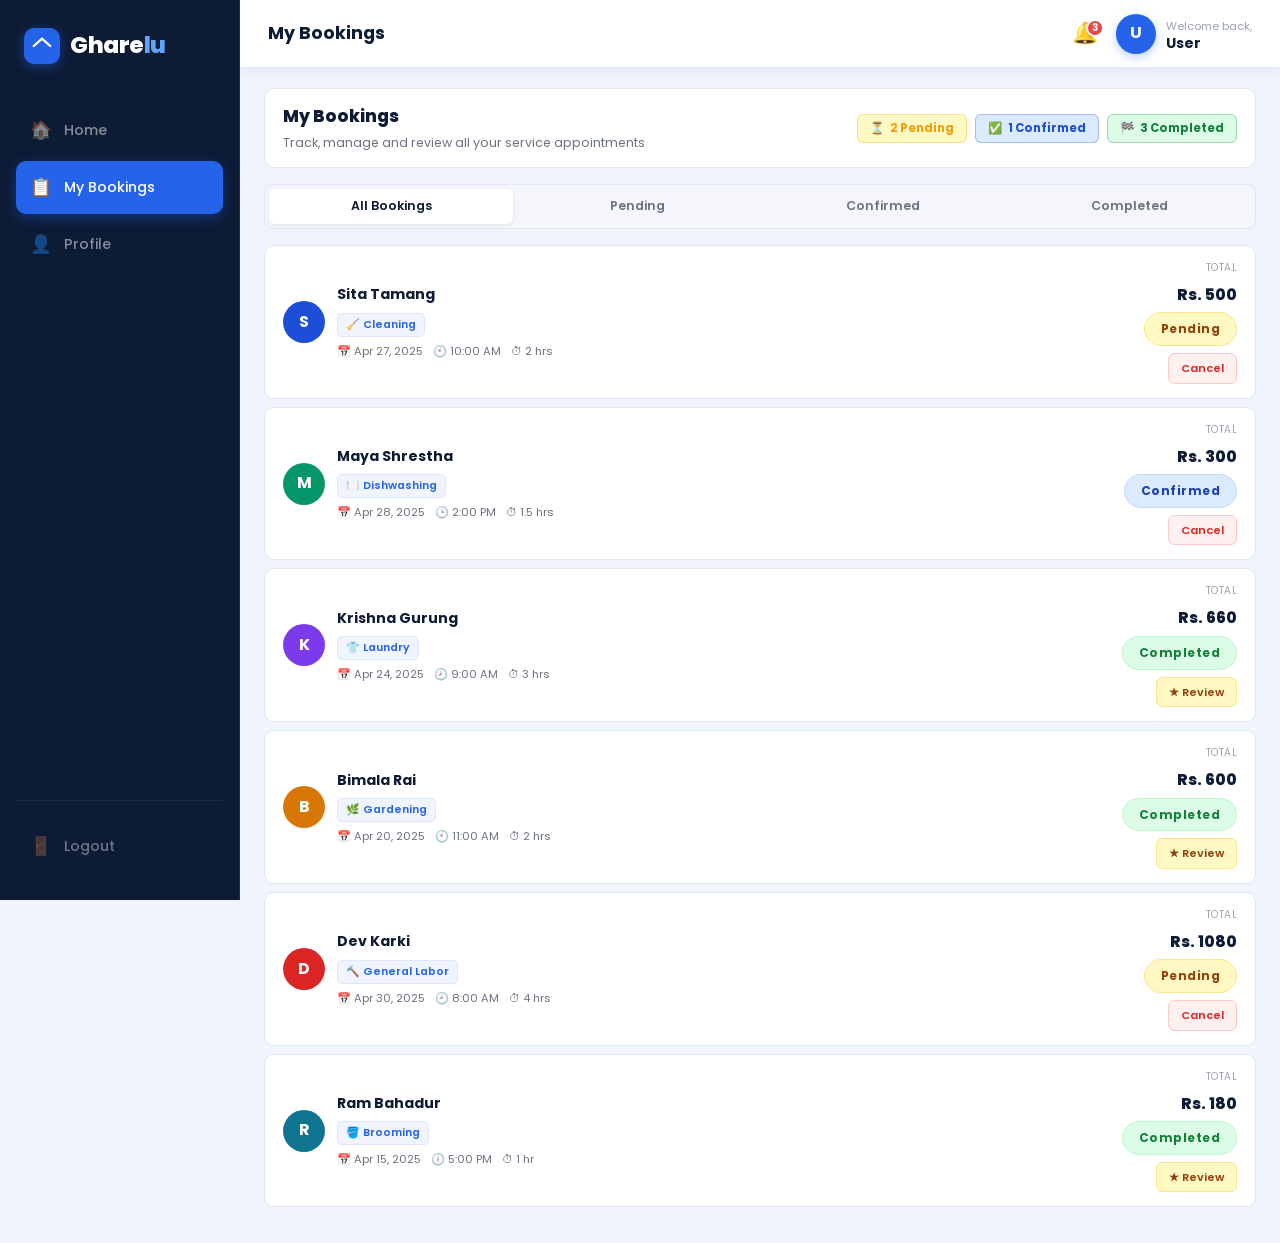
==== bookings.html @ 793fad65 "Add login, signup, dashboard, bookings, profile pages + style overhaul" ====
<!DOCTYPE html>
<html lang="en">
<head>
  <meta charset="UTF-8" />
  <meta name="viewport" content="width=device-width, initial-scale=1.0" />
  <meta name="description" content="View and manage all your Gharelu service bookings." />
  <title>My Bookings — Gharelu</title>
  <link rel="icon" type="image/png" href="assets/logofinal.png" />
  <link rel="preconnect" href="https://fonts.googleapis.com" />
  <link rel="preconnect" href="https://fonts.gstatic.com" crossorigin />
  <link href="https://fonts.googleapis.com/css2?family=Poppins:wght@300;400;500;600;700;800&display=swap" rel="stylesheet" />
  <link rel="stylesheet" href="style.css" />
</head>
<body class="db-body">

  <!-- SIDEBAR -->
  <aside class="db-sidebar" role="navigation" aria-label="Sidebar navigation">
    <div class="sb-logo">
      <div class="nav-logo-icon" aria-hidden="true">
        <svg viewBox="0 0 24 24" xmlns="http://www.w3.org/2000/svg"><polyline points="3 12 12 4 21 12" /></svg>
      </div>
      <span class="nav-logo-word">Ghare<em>lu</em></span>
    </div>
    <ul class="sb-nav">
      <li class="sb-item"><a href="dashboard.html" class="sb-link" id="sb-home"><span class="sb-icon">🏠</span><span class="sb-label">Home</span></a></li>
      <li class="sb-item sb-active"><a href="bookings.html" class="sb-link" id="sb-bookings"><span class="sb-icon">📋</span><span class="sb-label">My Bookings</span></a></li>
      <li class="sb-item"><a href="profile.html" class="sb-link" id="sb-profile"><span class="sb-icon">👤</span><span class="sb-label">Profile</span></a></li>
    </ul>
    <div class="sb-footer">
      <a href="index.html" class="sb-logout" id="sb-logout"><span class="sb-icon">🚪</span><span class="sb-label">Logout</span></a>
    </div>
  </aside>

  <!-- MAIN CONTENT -->
  <div class="db-content">

    <!-- TOP BAR -->
    <header class="db-topbar">
      <div class="db-topbar-left">
        <div class="db-mobile-brand">
          <div class="nav-logo-icon sm" aria-hidden="true">
            <svg viewBox="0 0 24 24" xmlns="http://www.w3.org/2000/svg"><polyline points="3 12 12 4 21 12" /></svg>
          </div>
          <span class="nav-logo-word">Ghare<em>lu</em></span>
        </div>
        <h2 class="db-page-title">My Bookings</h2>
      </div>
      <div class="db-topbar-right">
        <div class="db-notif" aria-label="Notifications">
          <div class="notif-bell">🔔</div>
          <span class="notif-badge">3</span>
        </div>
        <div class="db-user">
          <div class="db-avatar">U</div>
          <div class="db-user-info">
            <span class="db-welcome">Welcome back,</span>
            <span class="db-username">User</span>
          </div>
        </div>
      </div>
    </header>

    <!-- INNER -->
    <div class="db-inner">

      <!-- Page header -->
      <div class="page-hero">
        <div>
          <h1 class="page-hero-title">My Bookings</h1>
          <p class="page-hero-sub">Track, manage and review all your service appointments</p>
        </div>
        <div class="bk-summary-row">
          <div class="bk-summary-chip" style="--chip-c:#f59e0b;--chip-bg:#fef9c3;">
            <span>⏳</span> 2 Pending
          </div>
          <div class="bk-summary-chip" style="--chip-c:#1d4ed8;--chip-bg:#dbeafe;">
            <span>✅</span> 1 Confirmed
          </div>
          <div class="bk-summary-chip" style="--chip-c:#15803d;--chip-bg:#dcfce7;">
            <span>🏁</span> 3 Completed
          </div>
        </div>
      </div>

      <!-- Filter tabs (CSS-only via :target trick) -->
      <div class="bk-tabs" role="tablist">
        <a href="#tab-all"      class="bk-tab bk-tab-active" id="tab-all-link">All Bookings</a>
        <a href="#tab-pending"  class="bk-tab" id="tab-pending-link">Pending</a>
        <a href="#tab-confirmed" class="bk-tab" id="tab-confirmed-link">Confirmed</a>
        <a href="#tab-completed" class="bk-tab" id="tab-completed-link">Completed</a>
      </div>

      <!-- Booking cards -->
      <div class="bk-list" id="tab-all">

        <!-- Card 1 — Pending -->
        <div class="bk-card" id="bk-1">
          <div class="bk-card-left">
            <div class="bk-avatar" style="background:#1d4ed8;">S</div>
            <div class="bk-info">
              <div class="bk-worker-name">Sita Tamang</div>
              <div class="bk-service-badge">🧹 Cleaning</div>
              <div class="bk-meta">
                <span>📅 Apr 27, 2025</span>
                <span>🕙 10:00 AM</span>
                <span>⏱ 2 hrs</span>
              </div>
            </div>
          </div>
          <div class="bk-card-right">
            <div class="bk-price-label">Total</div>
            <div class="bk-price">Rs. 500</div>
            <span class="booking-status status-pending">Pending</span>
            <div class="bk-actions">
              <a href="#" class="bk-btn bk-btn-cancel">Cancel</a>
            </div>
          </div>
        </div>

        <!-- Card 2 — Confirmed -->
        <div class="bk-card" id="bk-2">
          <div class="bk-card-left">
            <div class="bk-avatar" style="background:#059669;">M</div>
            <div class="bk-info">
              <div class="bk-worker-name">Maya Shrestha</div>
              <div class="bk-service-badge">🍽️ Dishwashing</div>
              <div class="bk-meta">
                <span>📅 Apr 28, 2025</span>
                <span>🕒 2:00 PM</span>
                <span>⏱ 1.5 hrs</span>
              </div>
            </div>
          </div>
          <div class="bk-card-right">
            <div class="bk-price-label">Total</div>
            <div class="bk-price">Rs. 300</div>
            <span class="booking-status status-confirmed">Confirmed</span>
            <div class="bk-actions">
              <a href="#" class="bk-btn bk-btn-cancel">Cancel</a>
            </div>
          </div>
        </div>

        <!-- Card 3 — Completed -->
        <div class="bk-card" id="bk-3">
          <div class="bk-card-left">
            <div class="bk-avatar" style="background:#7c3aed;">K</div>
            <div class="bk-info">
              <div class="bk-worker-name">Krishna Gurung</div>
              <div class="bk-service-badge">👕 Laundry</div>
              <div class="bk-meta">
                <span>📅 Apr 24, 2025</span>
                <span>🕗 9:00 AM</span>
                <span>⏱ 3 hrs</span>
              </div>
            </div>
          </div>
          <div class="bk-card-right">
            <div class="bk-price-label">Total</div>
            <div class="bk-price">Rs. 660</div>
            <span class="booking-status status-completed">Completed</span>
            <div class="bk-actions">
              <a href="#" class="bk-btn bk-btn-review">★ Review</a>
            </div>
          </div>
        </div>

        <!-- Card 4 — Completed -->
        <div class="bk-card" id="bk-4">
          <div class="bk-card-left">
            <div class="bk-avatar" style="background:#d97706;">B</div>
            <div class="bk-info">
              <div class="bk-worker-name">Bimala Rai</div>
              <div class="bk-service-badge">🌿 Gardening</div>
              <div class="bk-meta">
                <span>📅 Apr 20, 2025</span>
                <span>🕙 11:00 AM</span>
                <span>⏱ 2 hrs</span>
              </div>
            </div>
          </div>
          <div class="bk-card-right">
            <div class="bk-price-label">Total</div>
            <div class="bk-price">Rs. 600</div>
            <span class="booking-status status-completed">Completed</span>
            <div class="bk-actions">
              <a href="#" class="bk-btn bk-btn-review">★ Review</a>
            </div>
          </div>
        </div>

        <!-- Card 5 — Pending -->
        <div class="bk-card" id="bk-5">
          <div class="bk-card-left">
            <div class="bk-avatar" style="background:#dc2626;">D</div>
            <div class="bk-info">
              <div class="bk-worker-name">Dev Karki</div>
              <div class="bk-service-badge">🔨 General Labor</div>
              <div class="bk-meta">
                <span>📅 Apr 30, 2025</span>
                <span>🕘 8:00 AM</span>
                <span>⏱ 4 hrs</span>
              </div>
            </div>
          </div>
          <div class="bk-card-right">
            <div class="bk-price-label">Total</div>
            <div class="bk-price">Rs. 1080</div>
            <span class="booking-status status-pending">Pending</span>
            <div class="bk-actions">
              <a href="#" class="bk-btn bk-btn-cancel">Cancel</a>
            </div>
          </div>
        </div>

        <!-- Card 6 — Completed -->
        <div class="bk-card" id="bk-6">
          <div class="bk-card-left">
            <div class="bk-avatar" style="background:#0e7490;">R</div>
            <div class="bk-info">
              <div class="bk-worker-name">Ram Bahadur</div>
              <div class="bk-service-badge">🪣 Brooming</div>
              <div class="bk-meta">
                <span>📅 Apr 15, 2025</span>
                <span>🕕 5:00 PM</span>
                <span>⏱ 1 hr</span>
              </div>
            </div>
          </div>
          <div class="bk-card-right">
            <div class="bk-price-label">Total</div>
            <div class="bk-price">Rs. 180</div>
            <span class="booking-status status-completed">Completed</span>
            <div class="bk-actions">
              <a href="#" class="bk-btn bk-btn-review">★ Review</a>
            </div>
          </div>
        </div>

      </div><!-- /bk-list -->

    </div><!-- /db-inner -->
  </div><!-- /db-content -->

  <!-- BOTTOM NAV (Mobile) -->
  <nav class="db-bottom-nav" role="navigation" aria-label="Mobile bottom navigation">
    <a href="dashboard.html" class="bn-item" id="bn-home"><span class="bn-icon">🏠</span><span class="bn-label">Home</span></a>
    <a href="bookings.html"  class="bn-item bn-active" id="bn-bookings"><span class="bn-icon">📋</span><span class="bn-label">Bookings</span></a>
    <a href="profile.html"  class="bn-item" id="bn-profile"><span class="bn-icon">👤</span><span class="bn-label">Profile</span></a>
    <a href="index.html"    class="bn-item" id="bn-logout"><span class="bn-icon">🚪</span><span class="bn-label">Logout</span></a>
  </nav>

</body>
</html>
---- style.css ----
/* ═══════════════════════════════════════════════════════
   GHARELU — style.css
   Clean blue theme · No gradients · Maximum smoothness
═══════════════════════════════════════════════════════ */

/* ── TOKENS ─────────────────────────────────────────── */
:root {
  --navy:      #0d1b35;
  --blue-deep: #162d5a;
  --blue:      #1d4ed8;
  --blue-mid:  #2563eb;
  --blue-lite: #3b82f6;
  --blue-pale: #60a5fa;
  --sky:       #eff6ff;
  --sky-bd:    #bfdbfe;
  --white:     #ffffff;

  --tx-h:   #0d1b35;
  --tx-b:   #374151;
  --tx-m:   #6b7280;
  --tx-xm:  #9ca3af;

  --bg:    #ffffff;
  --bg-2:  #f7f9ff;

  --sh-xs: 0 1px 3px  rgba(13,27,53,.07), 0 1px 2px   rgba(13,27,53,.04);
  --sh-sm: 0 2px 8px  rgba(13,27,53,.08), 0 1px 3px   rgba(13,27,53,.04);
  --sh-md: 0 4px 20px rgba(13,27,53,.10), 0 2px 6px   rgba(13,27,53,.05);
  --sh-lg: 0 8px 32px rgba(29,78,216,.14),0 3px 10px  rgba(13,27,53,.07);
  --sh-xl: 0 20px 56px rgba(29,78,216,.18),0 6px 18px rgba(13,27,53,.09);

  --r-xs: 5px;
  --r-sm: 10px;
  --r-md: 16px;
  --r-lg: 24px;
  --pill: 999px;

  --ease:     cubic-bezier(.4,0,.2,1);
  --ease-out: cubic-bezier(0,0,.2,1);
  --fast: 170ms;
  --med:  270ms;
  --slow: 420ms;

  --c1: #3b82f6;
  --c2: #06b6d4;
  --c3: #8b5cf6;
  --c4: #10b981;
  --c5: #6366f1;
}

/* ── RESET ───────────────────────────────────────────── */
*, *::before, *::after { box-sizing: border-box; margin: 0; padding: 0; }
html  { scroll-behavior: smooth; }
body  {
  font-family: 'Poppins', sans-serif;
  background: var(--bg);
  color: var(--tx-b);
  line-height: 1.65;
  -webkit-font-smoothing: antialiased;
  -moz-osx-font-smoothing: grayscale;
}
a   { text-decoration: none; color: inherit; }
ul  { list-style: none; }
img { display: block; max-width: 100%; }

/* ── LAYOUT ──────────────────────────────────────────── */
.container { max-width: 1120px; margin: 0 auto; padding: 0 32px; }
section    { padding: 100px 0; }

/* ── TYPE HELPERS ────────────────────────────────────── */
.eyebrow {
  display: inline-flex;
  align-items: center;
  gap: 9px;
  font-size: 0.68rem;
  font-weight: 700;
  letter-spacing: 3px;
  text-transform: uppercase;
  color: var(--blue-mid);
  margin-bottom: 16px;
}
.eyebrow::before {
  content: '';
  flex-shrink: 0;
  width: 20px; height: 2px;
  background: currentColor;
  border-radius: 2px;
}
.eyebrow-lite           { color: var(--blue-pale); }
.eyebrow-lite::before   { background: var(--blue-pale); }

.sec-title {
  font-size: clamp(1.9rem, 3.2vw, 2.6rem);
  font-weight: 800;
  color: var(--tx-h);
  line-height: 1.12;
  letter-spacing: -0.6px;
  margin-bottom: 16px;
}
.sec-title-w { color: var(--white); }

.sec-sub {
  font-size: 1rem;
  color: var(--tx-m);
  max-width: 500px;
  line-height: 1.8;
}
.sec-sub-w { color: rgba(255,255,255,.55); }

/* ── BUTTONS ─────────────────────────────────────────── */
.btn {
  display: inline-flex;
  align-items: center;
  gap: 8px;
  padding: 14px 30px;
  border-radius: var(--pill);
  font-family: 'Poppins', sans-serif;
  font-size: 0.92rem;
  font-weight: 600;
  cursor: pointer;
  border: none;
  white-space: nowrap;
  transition:
    background var(--fast) var(--ease),
    color      var(--fast) var(--ease),
    transform  var(--fast) var(--ease),
    box-shadow var(--fast) var(--ease);
}
.btn:hover  { transform: translateY(-2px); }
.btn:active { transform: translateY(0); }

.btn-white {
  background: var(--white);
  color: var(--blue-mid);
  box-shadow: var(--sh-md);
}
.btn-white:hover  { background: var(--sky); box-shadow: var(--sh-lg); }

.btn-ghost {
  background: transparent;
  color: var(--white);
  border: 1.5px solid rgba(255,255,255,.45);
}
.btn-ghost:hover  { background: rgba(255,255,255,.1); border-color: rgba(255,255,255,.8); }

.btn-blue {
  background: var(--blue-mid);
  color: var(--white);
  box-shadow: 0 4px 18px rgba(37,99,235,.35);
}
.btn-blue:hover   { background: var(--blue); box-shadow: 0 6px 24px rgba(37,99,235,.45); }

.btn-ghost-w {
  background: transparent;
  color: var(--white);
  border: 1.5px solid rgba(255,255,255,.4);
}
.btn-ghost-w:hover { background: rgba(255,255,255,.08); border-color: rgba(255,255,255,.75); }

/* ── ANIMATIONS ──────────────────────────────────────── */
@keyframes fadeUp {
  from { opacity: 0; transform: translateY(28px); }
  to   { opacity: 1; transform: translateY(0); }
}
.fu  { animation: fadeUp var(--slow) var(--ease-out) both; }
.d1  { animation-delay:  60ms; }
.d2  { animation-delay: 160ms; }
.d3  { animation-delay: 260ms; }
.d4  { animation-delay: 360ms; }
.d5  { animation-delay: 460ms; }

@keyframes floatY {
  0%, 100% { transform: translateY(0px); }
  50%       { transform: translateY(-14px); }
}

/* ═══════════════════════════════════════════════════════
   NAVBAR LOGO — text-only wordmark (no PNG on dark bg)
═══════════════════════════════════════════════════════ */
.nav-logo {
  display: inline-flex;
  align-items: center;
  gap: 10px;
  text-decoration: none;
  flex-shrink: 0;
}

/* Small icon mark: house chevron from logo, rendered as a
   styled element so no image needed on dark background     */
.nav-logo-icon {
  width: 36px;
  height: 36px;
  border-radius: var(--r-sm);
  background: var(--blue-mid);
  display: flex;
  align-items: center;
  justify-content: center;
  flex-shrink: 0;
  box-shadow: 0 3px 12px rgba(37,99,235,.45);
}

/* SVG chevron inside the icon — matches the logo shape */
.nav-logo-icon svg {
  width: 22px;
  height: 22px;
  fill: none;
  stroke: var(--white);
  stroke-width: 2.5;
  stroke-linecap: round;
  stroke-linejoin: round;
}

.nav-logo-word {
  font-size: 1.45rem;
  font-weight: 800;
  color: var(--white);
  letter-spacing: -0.5px;
  line-height: 1;
}
.nav-logo-word em { font-style: normal; color: var(--blue-pale); }

/* ═══════════════════════════════════════════════════════
   FOOTER LOGO
═══════════════════════════════════════════════════════ */
.foot-logo-wrap {
  display: inline-flex;
  align-items: center;
  gap: 10px;
  margin-bottom: 16px;
}

.foot-logo-icon {
  width: 34px; height: 34px;
  border-radius: var(--r-sm);
  background: var(--blue-mid);
  display: flex; align-items: center; justify-content: center;
  flex-shrink: 0;
}
.foot-logo-icon svg {
  width: 20px; height: 20px;
  fill: none; stroke: var(--white);
  stroke-width: 2.5; stroke-linecap: round; stroke-linejoin: round;
}

.foot-logo-word {
  font-size: 1.35rem; font-weight: 800;
  color: var(--white); letter-spacing: -0.4px; line-height: 1;
}
.foot-logo-word em { font-style: normal; color: var(--blue-pale); }

/* ═══════════════════════════════════════════════════════
   HEADER / NAVBAR
═══════════════════════════════════════════════════════ */
header {
  background: var(--navy);
  position: sticky;
  top: 0;
  z-index: 300;
  border-bottom: 1px solid rgba(255,255,255,.07);
  box-shadow: 0 2px 20px rgba(0,0,0,.22);
}

nav {
  display: flex;
  align-items: center;
  justify-content: space-between;
  padding: 0 32px;
  max-width: 1120px;
  margin: 0 auto;
  height: 70px;
}

.nav-links {
  display: flex;
  align-items: center;
  gap: 2px;
}

.nav-links a {
  color: rgba(255,255,255,.68);
  font-size: 0.875rem;
  font-weight: 500;
  padding: 8px 15px;
  border-radius: var(--r-sm);
  position: relative;
  transition: color var(--fast) var(--ease), background var(--fast) var(--ease);
}
.nav-links a:hover { color: var(--white); background: rgba(255,255,255,.09); }

.nav-links a::after {
  content: '';
  position: absolute;
  bottom: 5px; left: 50%;
  transform: translateX(-50%);
  width: 0; height: 2px;
  background: var(--blue-lite);
  border-radius: 2px;
  transition: width var(--med) var(--ease);
}
.nav-links a:hover::after { width: calc(100% - 30px); }

.nav-cta {
  background: var(--blue-mid) !important;
  color: var(--white) !important;
  padding: 9px 22px !important;
  border-radius: var(--pill) !important;
  font-weight: 600 !important;
  box-shadow: 0 3px 14px rgba(37,99,235,.42) !important;
  transition: background var(--fast) var(--ease), box-shadow var(--fast) var(--ease), transform var(--fast) var(--ease) !important;
}
.nav-cta:hover {
  background: var(--blue) !important;
  box-shadow: 0 5px 20px rgba(37,99,235,.52) !important;
  transform: translateY(-1px) !important;
}
.nav-cta::after { display: none !important; }

/* ═══════════════════════════════════════════════════════
   HERO
═══════════════════════════════════════════════════════ */
#home {
  background: var(--navy);
  padding: 100px 0 90px;
  position: relative;
  overflow: hidden;
}

.hero-blob { position: absolute; border-radius: 50%; pointer-events: none; }
.hb1 { width: 560px; height: 560px; background: var(--blue-deep); opacity: .55;  top: -220px;  right: -180px; }
.hb2 { width: 300px; height: 300px; background: var(--blue-deep); opacity: .35;  bottom:-130px; left: -90px; }
.hb3 { width: 160px; height: 160px; background: var(--blue);      opacity: .14;  top:   80px;  right:  340px; }

.hero-inner {
  display: flex;
  align-items: center;
  justify-content: space-between;
  gap: 60px;
  position: relative;
  z-index: 1;
}

.hero-text { flex: 1; min-width: 0; }

.hero-pill {
  display: inline-flex;
  align-items: center;
  gap: 8px;
  background: rgba(59,130,246,.16);
  border: 1px solid rgba(59,130,246,.32);
  color: #93c5fd;
  font-size: 0.73rem;
  font-weight: 600;
  letter-spacing: 1.2px;
  text-transform: uppercase;
  padding: 7px 18px;
  border-radius: var(--pill);
  margin-bottom: 24px;
}

.hero-h1 {
  font-size: clamp(2.3rem, 5vw, 3.6rem);
  font-weight: 800;
  color: var(--white);
  line-height: 1.08;
  letter-spacing: -1.2px;
  margin-bottom: 24px;
}

/* FIX: unique class name — no collision with about highlights */
.hero-h1 .hero-accent { color: var(--blue-pale); }

.hero-p {
  color: rgba(255,255,255,.62);
  font-size: 1.05rem;
  max-width: 450px;
  margin-bottom: 40px;
  line-height: 1.82;
}

.hero-cta { display: flex; gap: 14px; flex-wrap: wrap; }

/* Stat row */
.hero-stats {
  display: flex;
  margin-top: 56px;
  padding-top: 38px;
  border-top: 1px solid rgba(255,255,255,.1);
}

.h-stat { flex: 1; }
.h-stat + .h-stat { padding-left: 32px; border-left: 1px solid rgba(255,255,255,.1); }
.h-stat strong { display: block; font-size: 2rem; font-weight: 800; color: var(--white); line-height: 1; margin-bottom: 5px; }
.h-stat span   { font-size: 0.72rem; color: rgba(255,255,255,.45); text-transform: uppercase; letter-spacing: 1.5px; }

/* Hero logo image — shown in hero only, on a solid background tile */
.hero-logo-display {
  display: flex;
  align-items: center;
  gap: 14px;
  margin-bottom: 28px;
}
.hero-logo-img-wrap {
  width: 52px; height: 52px;
  background: var(--white);
  border-radius: var(--r-md);
  display: flex; align-items: center; justify-content: center;
  padding: 6px;
  box-shadow: 0 4px 16px rgba(0,0,0,.2);
  flex-shrink: 0;
}
.hero-logo-img-wrap img { width: auto; height: 36px; object-fit: contain; }

/* Floating mock dashboard card */
.hero-card-wrap { flex: 0 0 auto; width: 410px; }

.hero-card {
  background: var(--blue-deep);
  border: 1px solid rgba(255,255,255,.11);
  border-radius: var(--r-lg);
  padding: 34px 30px;
  box-shadow: var(--sh-xl);
  animation: floatY 5.5s var(--ease) infinite;
}

.hc-head {
  display: flex;
  align-items: center;
  gap: 12px;
  margin-bottom: 24px;
  padding-bottom: 20px;
  border-bottom: 1px solid rgba(255,255,255,.07);
}
.hc-av {
  width: 46px; height: 46px; border-radius: 50%;
  background: var(--blue-mid);
  display: flex; align-items: center; justify-content: center;
  font-size: 1.3rem; flex-shrink: 0;
  box-shadow: 0 3px 12px rgba(37,99,235,.4);
}
.hc-info strong { display: block; color: var(--white); font-size: 0.88rem; font-weight: 700; margin-bottom: 2px; }
.hc-info span   { font-size: 0.73rem; color: rgba(255,255,255,.4); }

.hc-rows { display: flex; flex-direction: column; gap: 9px; margin-bottom: 22px; }
.hc-row {
  display: flex; align-items: center; justify-content: space-between;
  background: rgba(255,255,255,.06);
  border: 1px solid rgba(255,255,255,.08);
  border-radius: var(--r-sm);
  padding: 11px 14px;
  transition: background var(--fast) var(--ease);
}
.hc-row:hover { background: rgba(255,255,255,.1); }
.hc-row-l { display: flex; align-items: center; gap: 10px; }
.hc-ico {
  width: 32px; height: 32px; border-radius: var(--r-xs);
  background: var(--blue-mid);
  display: flex; align-items: center; justify-content: center; font-size: 0.88rem;
}
.hc-label  { font-size: 0.83rem; font-weight: 500; color: rgba(255,255,255,.84); }
.hc-badge  {
  font-size: 0.68rem; font-weight: 700; letter-spacing: 0.5px;
  color: #4ade80; background: rgba(74,222,128,.14); border: 1px solid rgba(74,222,128,.25);
  padding: 3px 10px; border-radius: var(--pill);
}
.hc-badge-avail {
  color: var(--blue-pale);
  background: rgba(96,165,250,.14);
  border-color: rgba(96,165,250,.25);
}
.hc-cta-btn {
  display: block; width: 100%; text-align: center;
  background: var(--blue-mid); color: var(--white);
  font-size: 0.87rem; font-weight: 600; padding: 13px;
  border-radius: var(--r-sm); letter-spacing: 0.2px;
  transition: background var(--fast) var(--ease), box-shadow var(--fast) var(--ease);
}
.hc-cta-btn:hover { background: var(--blue); box-shadow: 0 4px 18px rgba(37,99,235,.45); }

/* ═══════════════════════════════════════════════════════
   ABOUT
═══════════════════════════════════════════════════════ */
#about {
  background: var(--bg);
  position: relative;
  overflow: hidden;
}
#about::before {
  content: '';
  position: absolute; inset: 0;
  background-image: radial-gradient(circle, #c7d2fe 1.2px, transparent 1.2px);
  background-size: 28px 28px;
  opacity: .22;
  pointer-events: none;
}

.about-inner {
  display: flex;
  align-items: stretch;
  gap: 64px;
  position: relative; z-index: 1;
}

.about-panel {
  flex: 0 0 auto; width: 380px;
  background: var(--navy);
  border-radius: var(--r-lg);
  padding: 44px 36px;
  color: var(--white);
  box-shadow: var(--sh-xl);
  border: 1px solid rgba(255,255,255,.07);
  display: flex; flex-direction: column;
}
.ap-label {
  display: block;
  font-size: 0.66rem; font-weight: 700; letter-spacing: 3px;
  text-transform: uppercase; color: var(--blue-pale); margin-bottom: 12px;
}
.ap-title { font-size: 1.45rem; font-weight: 800; line-height: 1.22; margin-bottom: 14px; }
.ap-desc  {
  font-size: 0.87rem; color: rgba(255,255,255,.46); line-height: 1.8;
  margin-bottom: 28px; padding-bottom: 28px;
  border-bottom: 1px solid rgba(255,255,255,.08);
  flex: 1;
}
.ap-grid { display: grid; grid-template-columns: 1fr 1fr; gap: 12px; }
.ap-stat {
  background: rgba(255,255,255,.06); border: 1px solid rgba(255,255,255,.09);
  border-radius: var(--r-md); padding: 20px 14px; text-align: center;
  transition: background var(--fast) var(--ease), transform var(--fast) var(--ease);
}
.ap-stat:hover { background: rgba(255,255,255,.12); transform: translateY(-3px); }
.ap-stat strong { display: block; font-size: 1.85rem; font-weight: 800; color: var(--blue-pale); line-height: 1; margin-bottom: 6px; }
.ap-stat span   { font-size: 0.66rem; color: rgba(255,255,255,.36); letter-spacing: 1.2px; text-transform: uppercase; }

.about-content { flex: 1; min-width: 0; display: flex; flex-direction: column; justify-content: center; }
.about-body    { color: var(--tx-m); font-size: 1rem; line-height: 1.88; margin-bottom: 36px; }

/* FIX: renamed from .hi to .hi-card — no collision with hero */
.hi-list { display: flex; flex-direction: column; gap: 13px; }

.hi-card {
  display: flex; align-items: flex-start; gap: 18px;
  background: var(--white);
  border: 1px solid #e2e8f4;
  border-radius: var(--r-lg);
  padding: 20px 22px;
  box-shadow: var(--sh-xs);
  transition:
    transform var(--med) var(--ease),
    box-shadow var(--med) var(--ease),
    border-color var(--med) var(--ease);
}
.hi-card:hover { transform: translateX(8px); box-shadow: var(--sh-lg); border-color: var(--blue-lite); }

.hi-ic {
  width: 48px; height: 48px; border-radius: var(--r-sm);
  background: var(--blue-mid);
  display: flex; align-items: center; justify-content: center;
  font-size: 1.25rem; flex-shrink: 0;
  box-shadow: 0 4px 14px rgba(37,99,235,.32);
  transition: transform var(--med) var(--ease);
}
.hi-card:hover .hi-ic { transform: rotate(-7deg) scale(1.07); }

.hi-bd h4 { font-size: 0.97rem; font-weight: 700; color: var(--tx-h); margin-bottom: 4px; }
.hi-bd p  { font-size: 0.84rem; color: var(--tx-m); line-height: 1.66; }

/* ═══════════════════════════════════════════════════════
   SERVICES  (dark)
═══════════════════════════════════════════════════════ */
#services {
  background: var(--navy);
  position: relative; overflow: hidden;
}
#services::before {
  content: ''; position: absolute;
  width: 750px; height: 750px; border-radius: 50%;
  border: 1px solid rgba(255,255,255,.05);
  top: -300px; right: -260px; pointer-events: none;
}
#services::after {
  content: ''; position: absolute;
  width: 450px; height: 450px; border-radius: 50%;
  border: 1px solid rgba(255,255,255,.04);
  bottom: -200px; left: -150px; pointer-events: none;
}

.svc-header { margin-bottom: 64px; position: relative; z-index: 1; }

.feat-grid {
  display: grid;
  grid-template-columns: repeat(3, 1fr);
  gap: 24px;
  position: relative; z-index: 1;
}

.feat-card {
  background: rgba(255,255,255,.04);
  border: 1px solid rgba(255,255,255,.1);
  border-radius: var(--r-lg);
  padding: 40px 32px;
  position: relative; overflow: hidden;
  transition:
    transform     var(--med) var(--ease),
    background    var(--med) var(--ease),
    border-color  var(--med) var(--ease),
    box-shadow    var(--med) var(--ease);
}
.feat-card::before {
  content: ''; position: absolute;
  bottom: -80px; right: -80px;
  width: 180px; height: 180px; border-radius: 50%;
  background: var(--blue-mid); opacity: 0;
  filter: blur(50px);
  transition: opacity var(--med) var(--ease); pointer-events: none;
}
.feat-card:hover {
  transform: translateY(-9px);
  background: rgba(255,255,255,.08);
  border-color: rgba(59,130,246,.48);
  box-shadow: 0 24px 56px rgba(0,0,0,.38);
}
.feat-card:hover::before { opacity: .6; }

.feat-num {
  font-size: 0.64rem; font-weight: 800; letter-spacing: 2.5px;
  text-transform: uppercase; color: var(--blue-pale);
  display: block; margin-bottom: 20px;
}
.feat-ic {
  width: 64px; height: 64px; border-radius: var(--r-md);
  background: var(--blue-mid);
  display: flex; align-items: center; justify-content: center;
  font-size: 1.7rem; margin-bottom: 26px;
  box-shadow: 0 6px 22px rgba(37,99,235,.44);
  transition: transform var(--med) var(--ease);
}
.feat-card:hover .feat-ic { transform: scale(1.08) rotate(-4deg); }

.feat-card h3 { font-size: 1.12rem; font-weight: 700; color: var(--white); margin-bottom: 12px; }
.feat-card p  { font-size: 0.87rem; color: rgba(255,255,255,.5); line-height: 1.76; }

.feat-tag {
  display: inline-flex; align-items: center;
  margin-top: 24px;
  font-size: 0.67rem; font-weight: 700; letter-spacing: 1.5px; text-transform: uppercase;
  color: var(--blue-pale);
  background: rgba(59,130,246,.13); border: 1px solid rgba(59,130,246,.26);
  padding: 5px 14px; border-radius: var(--pill);
}

/* ═══════════════════════════════════════════════════════
   TEAM
═══════════════════════════════════════════════════════ */
#team { background: var(--bg-2); position: relative; overflow: hidden; }
#team::before {
  content: ''; position: absolute;
  width: 600px; height: 600px; border-radius: 50%;
  background: var(--blue-mid); opacity: .03;
  top: -260px; left: -210px; pointer-events: none;
}
#team::after {
  content: ''; position: absolute;
  width: 400px; height: 400px; border-radius: 50%;
  background: var(--blue-mid); opacity: .025;
  bottom: -190px; right: -170px; pointer-events: none;
}

.team-header { margin-bottom: 60px; position: relative; z-index: 1; }

.team-grid {
  display: grid;
  grid-template-columns: repeat(5, 1fr);
  gap: 20px;
  position: relative; z-index: 1;
}

.team-card {
  background: var(--white);
  border-radius: var(--r-lg);
  padding: 36px 18px 28px;
  text-align: center;
  box-shadow: var(--sh-sm);
  border: 1.5px solid #e3e9f2;
  position: relative;
  transition: transform var(--med) var(--ease), box-shadow var(--med) var(--ease), border-color var(--med) var(--ease);
}
.tc1 { border-top: 3.5px solid var(--c1); }
.tc2 { border-top: 3.5px solid var(--c2); }
.tc3 { border-top: 3.5px solid var(--c3); }
.tc4 { border-top: 3.5px solid var(--c4); }
.tc5 { border-top: 3.5px solid var(--c5); }

.team-card:hover { transform: translateY(-9px); box-shadow: var(--sh-xl); }
.tc1:hover { border-color: var(--c1); }
.tc2:hover { border-color: var(--c2); }
.tc3:hover { border-color: var(--c3); }
.tc4:hover { border-color: var(--c4); }
.tc5:hover { border-color: var(--c5); }

.av-wrap { position: relative; width: 82px; height: 82px; margin: 0 auto 20px; }
.av-wrap::before {
  content: ''; position: absolute; inset: -6px; border-radius: 50%;
  border: 2.5px solid transparent; opacity: 0; transform: scale(.82);
  transition: opacity var(--med) var(--ease), transform var(--med) var(--ease);
}
.tc1 .av-wrap::before { border-color: var(--c1); }
.tc2 .av-wrap::before { border-color: var(--c2); }
.tc3 .av-wrap::before { border-color: var(--c3); }
.tc4 .av-wrap::before { border-color: var(--c4); }
.tc5 .av-wrap::before { border-color: var(--c5); }
.team-card:hover .av-wrap::before { opacity: 1; transform: scale(1); }

.av {
  width: 82px; height: 82px; border-radius: 50%;
  display: flex; align-items: center; justify-content: center;
  font-size: 1.7rem; font-weight: 800; color: var(--white);
  position: relative; z-index: 1;
  transition: transform var(--med) var(--ease);
}
.team-card:hover .av { transform: scale(1.06); }
.tc1 .av { background: #1d4ed8; }
.tc2 .av { background: #0e7490; }
.tc3 .av { background: #6d28d9; }
.tc4 .av { background: #059669; }
.tc5 .av { background: #4338ca; }

.team-card h3 { font-size: 0.9rem; font-weight: 700; color: var(--tx-h); margin-bottom: 7px; line-height: 1.35; }
.t-role  { font-size: 0.76rem; font-weight: 600; margin-bottom: 3px; }
.tc1 .t-role { color: var(--c1); }
.tc2 .t-role { color: var(--c2); }
.tc3 .t-role { color: var(--c3); }
.tc4 .t-role { color: var(--c4); }
.tc5 .t-role { color: var(--c5); }
.t-title { font-size: 0.72rem; color: var(--tx-xm); }

/* ═══════════════════════════════════════════════════════
   CTA BAND
═══════════════════════════════════════════════════════ */
.cta-band {
  background: var(--blue-mid);
  padding: 80px 0;
  text-align: center;
  position: relative; overflow: hidden;
}
.cta-band::before {
  content: ''; position: absolute;
  width: 500px; height: 500px; border-radius: 50%;
  border: 1px solid rgba(255,255,255,.1);
  top: 50%; left: 5%; transform: translateY(-50%);
  pointer-events: none;
}
.cta-band::after {
  content: ''; position: absolute;
  width: 340px; height: 340px; border-radius: 50%;
  border: 1px solid rgba(255,255,255,.08);
  top: 50%; right: 4%; transform: translateY(-50%);
  pointer-events: none;
}
.cta-inner { position: relative; z-index: 1; max-width: 600px; margin: 0 auto; padding: 0 32px; }
.cta-band h2 { font-size: clamp(1.7rem, 3vw, 2.2rem); font-weight: 800; color: var(--white); margin-bottom: 14px; letter-spacing: -0.4px; }
.cta-band p  { color: rgba(255,255,255,.65); font-size: 1.02rem; margin-bottom: 32px; line-height: 1.74; }
.cta-btns   { display: flex; gap: 14px; justify-content: center; flex-wrap: wrap; }

/* ═══════════════════════════════════════════════════════
   FOOTER
═══════════════════════════════════════════════════════ */
footer {
  background: var(--navy);
  color: rgba(255,255,255,.54);
  padding: 72px 0 34px;
}

.foot-grid {
  display: grid;
  grid-template-columns: 2fr 1fr 1fr 1fr;
  gap: 52px;
  padding-bottom: 52px;
  border-bottom: 1px solid rgba(255,255,255,.07);
  margin-bottom: 28px;
}

.foot-brand p {
  font-size: 0.85rem; line-height: 1.8;
  max-width: 250px; color: rgba(255,255,255,.4);
  margin-bottom: 22px;
}
.foot-badge {
  display: inline-flex; align-items: center; gap: 7px;
  background: rgba(59,130,246,.14); border: 1px solid rgba(59,130,246,.24);
  border-radius: var(--pill); padding: 5px 14px;
  font-size: 0.7rem; font-weight: 600; color: var(--blue-pale);
}

.foot-col h4 {
  color: rgba(255,255,255,.9);
  font-size: 0.76rem; font-weight: 700;
  letter-spacing: 2px; text-transform: uppercase;
  margin-bottom: 20px;
}
.foot-col ul { display: flex; flex-direction: column; gap: 11px; }
.foot-col a {
  font-size: 0.85rem; color: rgba(255,255,255,.38); display: inline-block;
  transition: color var(--fast) var(--ease), padding-left var(--fast) var(--ease);
}
.foot-col a:hover { color: rgba(255,255,255,.9); padding-left: 7px; }

.foot-bottom {
  display: flex; align-items: center; justify-content: space-between;
  flex-wrap: wrap; gap: 10px; font-size: 0.79rem;
}
.foot-bottom em { font-style: normal; color: var(--blue-pale); }

/* ═══════════════════════════════════════════════════════
   RESPONSIVE
═══════════════════════════════════════════════════════ */
@media (max-width: 1060px) {
  .team-grid       { grid-template-columns: repeat(3, 1fr); }
  .feat-grid       { grid-template-columns: 1fr 1fr; }
  .foot-grid       { grid-template-columns: 1fr 1fr; gap: 36px; }
}

@media (max-width: 900px) {
  .hero-inner      { flex-direction: column; }
  .hero-card-wrap  { width: 100%; max-width: 520px; margin: 0 auto; }
  .about-inner     { flex-direction: column; gap: 48px; }
  .about-panel     { width: 100%; }
}

@media (max-width: 768px) {
  section              { padding: 72px 0; }
  .container           { padding: 0 20px; }
  nav                  { padding: 0 20px; }
  .feat-grid           { grid-template-columns: 1fr; }
  .hero-h1             { font-size: 2.2rem; }
  .hero-stats          { flex-wrap: wrap; gap: 28px; }
  .h-stat + .h-stat    { border-left: none; padding-left: 0; }
  .team-grid           { grid-template-columns: repeat(2, 1fr); gap: 16px; }
  .foot-grid           { grid-template-columns: 1fr; gap: 28px; }
  .foot-bottom         { flex-direction: column; text-align: center; }
}

@media (max-width: 520px) {
  .nav-links a         { font-size: 0.78rem; padding: 6px 9px; }
  .nav-logo-word       { font-size: 1.2rem; }
  .hero-cta            { flex-direction: column; }
  .btn                 { width: 100%; justify-content: center; }
  .cta-btns            { flex-direction: column; align-items: center; }
}

/* ═══════════════════════════════════════════════════════
   AUTH PAGES (login.html & signup.html)
═══════════════════════════════════════════════════════ */
.auth-body {
  background: var(--navy);
  min-height: 100vh;
  display: flex;
  flex-direction: column;
}

.auth-main {
  flex: 1;
  display: flex;
  align-items: center;
  justify-content: center;
  padding: 40px 20px;
  position: relative;
  overflow: hidden;
}
.auth-main--signup { padding: 24px 20px; }

/* Blobs */
.auth-blob { position: absolute; border-radius: 50%; pointer-events: none; }
.ab1 { width: 480px; height: 480px; background: var(--blue-deep); opacity: .5; top: -200px; right: -180px; }
.ab2 { width: 280px; height: 280px; background: var(--blue-deep); opacity: .3; bottom: -120px; left: -80px; }

/* Card */
.auth-card {
  background: var(--blue-deep);
  border: 1px solid rgba(255,255,255,.1);
  border-radius: var(--r-lg);
  padding: 44px 40px 40px;
  width: 100%;
  max-width: 460px;
  box-shadow: var(--sh-xl);
  position: relative;
  z-index: 1;
}

/* Logo inside card */
.auth-logo-wrap {
  display: flex;
  align-items: center;
  gap: 12px;
  margin-bottom: 32px;
}
.auth-logo-icon {
  width: 44px; height: 44px;
  border-radius: var(--r-sm);
  background: var(--blue-mid);
  display: flex; align-items: center; justify-content: center;
  flex-shrink: 0;
  box-shadow: 0 4px 16px rgba(37,99,235,.45);
}
.auth-logo-icon svg {
  width: 24px; height: 24px;
  fill: none; stroke: var(--white);
  stroke-width: 2.5; stroke-linecap: round; stroke-linejoin: round;
}
.auth-logo-text { display: flex; flex-direction: column; }
.auth-brand {
  font-size: 1.3rem; font-weight: 800;
  color: var(--white); letter-spacing: -0.4px; line-height: 1;
}
.auth-brand em { font-style: normal; color: var(--blue-pale); }
.auth-tagline { font-size: 0.65rem; color: rgba(255,255,255,.35); letter-spacing: 1px; margin-top: 3px; }

.auth-title { font-size: 1.55rem; font-weight: 800; color: var(--white); margin-bottom: 6px; letter-spacing: -0.4px; }
.auth-sub   { font-size: 0.85rem; color: rgba(255,255,255,.4); margin-bottom: 30px; }

/* Form elements */
.auth-form { display: flex; flex-direction: column; gap: 18px; }

.form-group { display: flex; flex-direction: column; gap: 7px; }
.form-label {
  font-size: 0.8rem; font-weight: 600;
  color: rgba(255,255,255,.7); letter-spacing: 0.3px;
}

.input-wrap {
  position: relative;
  display: flex; align-items: center;
}
.input-icon {
  position: absolute; left: 14px;
  font-size: 0.95rem; pointer-events: none; z-index: 1;
}
.form-input {
  width: 100%;
  background: rgba(255,255,255,.06);
  border: 1.5px solid rgba(255,255,255,.12);
  border-radius: var(--r-sm);
  color: var(--white);
  font-family: 'Poppins', sans-serif;
  font-size: 0.88rem;
  padding: 13px 14px 13px 42px;
  outline: none;
  transition: border-color var(--fast) var(--ease), background var(--fast) var(--ease), box-shadow var(--fast) var(--ease);
}
.form-input::placeholder { color: rgba(255,255,255,.25); }
.form-input:focus {
  border-color: var(--blue-lite);
  background: rgba(255,255,255,.09);
  box-shadow: 0 0 0 3px rgba(59,130,246,.2);
}
.form-input:invalid:not(:placeholder-shown) { border-color: #f87171; }

/* Password show/hide — CSS only checkbox hack */
.pw-wrap { position: relative; }

/* Hide the checkbox visually but keep it functional */
.pw-checkbox {
  position: absolute;
  opacity: 0; width: 0; height: 0;
  pointer-events: none;
}

/* The pw-field (type=password) has padding-right for the toggle icon */
.pw-wrap .pw-field { padding-right: 46px; }

/* Toggle label (the clickable eye) */
.pw-toggle-label {
  position: absolute; right: 14px;
  cursor: pointer; z-index: 2;
  display: flex; align-items: center;
  font-size: 1rem;
  user-select: none;
}

/* Show/hide the eye icons */
.pw-eye-hide { display: none; }
.pw-checkbox:checked ~ .pw-field { -webkit-text-security: none; letter-spacing: 0; }
.pw-checkbox:checked ~ .pw-toggle-label .pw-eye-show { display: none; }
.pw-checkbox:checked ~ .pw-toggle-label .pw-eye-hide { display: inline; }

/* Row with checkbox + forgot link */
.form-row-between {
  display: flex; align-items: center; justify-content: space-between; flex-wrap: wrap; gap: 8px;
}
.link-muted { font-size: 0.8rem; color: var(--blue-pale); transition: color var(--fast) var(--ease); }
.link-muted:hover { color: var(--white); }

/* Custom checkbox */
.checkbox-label {
  display: inline-flex; align-items: flex-start; gap: 10px;
  cursor: pointer; font-size: 0.82rem; color: rgba(255,255,255,.55);
}
.checkbox-label input[type="checkbox"] { position: absolute; opacity: 0; width: 0; height: 0; }
.checkbox-custom {
  width: 18px; height: 18px; border-radius: 5px; flex-shrink: 0; margin-top: 1px;
  border: 1.5px solid rgba(255,255,255,.25);
  background: rgba(255,255,255,.06);
  display: flex; align-items: center; justify-content: center;
  transition: background var(--fast) var(--ease), border-color var(--fast) var(--ease);
}
.checkbox-label input[type="checkbox"]:checked + .checkbox-custom {
  background: var(--blue-mid); border-color: var(--blue-mid);
}
.checkbox-label input[type="checkbox"]:checked + .checkbox-custom::after {
  content: '✓'; font-size: 0.7rem; color: var(--white); font-weight: 700;
}

.inline-link { color: var(--blue-pale); text-decoration: underline; }
.inline-link:hover { color: var(--white); }

/* Submit button */
.auth-btn {
  margin-top: 4px;
  width: 100%; padding: 14px;
  background: var(--blue-mid); color: var(--white);
  font-family: 'Poppins', sans-serif; font-size: 0.95rem; font-weight: 700;
  border: none; border-radius: var(--r-sm);
  cursor: pointer; letter-spacing: 0.3px;
  box-shadow: 0 4px 18px rgba(37,99,235,.38);
  transition: background var(--fast) var(--ease), box-shadow var(--fast) var(--ease), transform var(--fast) var(--ease);
}
.auth-btn:hover { background: var(--blue); box-shadow: 0 6px 24px rgba(37,99,235,.5); transform: translateY(-2px); }
.auth-btn:active { transform: translateY(0); }

.auth-switch { text-align: center; margin-top: 22px; font-size: 0.83rem; color: rgba(255,255,255,.38); }
.auth-switch-link { color: var(--blue-pale); font-weight: 600; transition: color var(--fast) var(--ease); }
.auth-switch-link:hover { color: var(--white); }

@media (max-width: 520px) {
  .auth-card { padding: 32px 22px 28px; }
  .auth-title { font-size: 1.35rem; }
}

/* ═══════════════════════════════════════════════════════
   DASHBOARD (dashboard.html)
═══════════════════════════════════════════════════════ */

/* ── Layout shell ──────────────────────────────────── */
.db-body {
  background: #f0f4ff;
  min-height: 100vh;
  display: flex;
  overflow-x: hidden;
  font-family: 'Poppins', sans-serif;
}

/* ── Sidebar ────────────────────────────────────────── */
.db-sidebar {
  width: 240px;
  flex-shrink: 0;
  background: var(--navy);
  min-height: 100vh;
  position: fixed;
  top: 0; left: 0;
  display: flex;
  flex-direction: column;
  padding: 28px 16px;
  border-right: 1px solid rgba(255,255,255,.07);
  z-index: 200;
}

.sb-logo {
  display: flex; align-items: center; gap: 10px;
  margin-bottom: 40px; padding: 0 8px;
}

.sb-nav { flex: 1; display: flex; flex-direction: column; gap: 4px; }

.sb-item { border-radius: var(--r-sm); }
.sb-link {
  display: flex; align-items: center; gap: 12px;
  padding: 12px 14px;
  border-radius: var(--r-sm);
  color: rgba(255,255,255,.5);
  font-size: 0.88rem; font-weight: 500;
  transition: background var(--fast) var(--ease), color var(--fast) var(--ease);
}
.sb-link:hover { background: rgba(255,255,255,.08); color: var(--white); }
.sb-active .sb-link { background: var(--blue-mid); color: var(--white); box-shadow: 0 4px 14px rgba(37,99,235,.35); }
.sb-icon { font-size: 1.1rem; }
.sb-label { font-size: 0.88rem; }

.sb-footer { margin-top: auto; padding-top: 20px; border-top: 1px solid rgba(255,255,255,.07); }
.sb-logout {
  display: flex; align-items: center; gap: 12px;
  padding: 11px 14px; border-radius: var(--r-sm);
  color: rgba(255,255,255,.4); font-size: 0.87rem; font-weight: 500;
  transition: background var(--fast) var(--ease), color var(--fast) var(--ease);
}
.sb-logout:hover { background: rgba(239,68,68,.12); color: #f87171; }

/* ── Content area ───────────────────────────────────── */
.db-content {
  margin-left: 240px;
  flex: 1;
  display: flex;
  flex-direction: column;
  min-height: 100vh;
  min-width: 0;
  overflow-x: hidden;
}

/* ── Top bar ─────────────────────────────────────────── */
.db-topbar {
  position: sticky; top: 0; z-index: 100;
  background: var(--white);
  border-bottom: 1px solid #e2e8f4;
  padding: 0 28px;
  height: 68px;
  display: flex; align-items: center; justify-content: space-between;
  box-shadow: 0 2px 12px rgba(13,27,53,.07);
}

.db-topbar-left { display: flex; align-items: center; gap: 14px; }
/* Mobile brand — hidden on desktop, shown on mobile */
.db-mobile-brand { display: none; align-items: center; gap: 8px; }
/* Make logo word dark in topbar context */
.db-mobile-brand .nav-logo-word { color: var(--tx-h); font-size: 1.2rem; }
.db-mobile-brand .nav-logo-word em { color: var(--blue-mid); }
.db-page-title { font-size: 1.1rem; font-weight: 700; color: var(--tx-h); }

/* Small variant of the logo icon (used in mobile topbar brand) */
.nav-logo-icon.sm { width: 28px; height: 28px; border-radius: 7px; box-shadow: none; }
.nav-logo-icon.sm svg { width: 16px; height: 16px; }

.db-topbar-right { display: flex; align-items: center; gap: 18px; }

/* Notification bell */
.db-notif { position: relative; cursor: pointer; }
.notif-bell { font-size: 1.3rem; line-height: 1; }
.notif-badge {
  position: absolute; top: -4px; right: -6px;
  width: 18px; height: 18px; border-radius: 50%;
  background: #ef4444; color: var(--white);
  font-size: 0.6rem; font-weight: 700;
  display: flex; align-items: center; justify-content: center;
  border: 2px solid var(--white);
}

/* User info */
.db-user { display: flex; align-items: center; gap: 10px; }
.db-avatar {
  width: 40px; height: 40px; border-radius: 50%;
  background: var(--blue-mid); color: var(--white);
  display: flex; align-items: center; justify-content: center;
  font-size: 1rem; font-weight: 700;
  box-shadow: 0 3px 10px rgba(37,99,235,.3);
  flex-shrink: 0;
}
.db-user-info { display: flex; flex-direction: column; }
.db-welcome { font-size: 0.7rem; color: var(--tx-xm); }
.db-username { font-size: 0.88rem; font-weight: 700; color: var(--tx-h); line-height: 1; }

/* Zero out global section padding inside dashboard layout */
.db-inner section { padding: 0; }

/* ── Inner scroll area ───────────────────────────────── */
.db-inner { padding: 20px 24px 36px; display: flex; flex-direction: column; gap: 16px; flex: 1; }

/* ── Greeting banner ─────────────────────────────────── */
.db-greeting {
  display: flex; align-items: center; justify-content: space-between; flex-wrap: wrap; gap: 10px;
  background: var(--white);
  border: 1px solid #e8ecf4;
  border-radius: 10px;
  padding: 14px 18px;
}
.db-greet-title { font-size: 1.05rem; font-weight: 700; color: var(--tx-h); margin-bottom: 2px; }
.db-greet-sub   { font-size: 0.78rem; color: var(--tx-m); }
.db-greet-badge {
  display: inline-flex; align-items: center; gap: 6px;
  background: #f0f4ff; color: var(--blue-mid);
  border: 1px solid #dde6ff; border-radius: var(--pill);
  padding: 5px 14px; font-size: 0.75rem; font-weight: 600; white-space: nowrap;
}

/* ── Flex spacer (pins Book Now to bottom of worker card) ── */
.wc-spacer { flex: 1; }

/* ── Common section title ─────────────────────────────── */
.db-section-title {
  font-size: 0.82rem; font-weight: 700; color: var(--tx-m);
  margin-bottom: 10px; letter-spacing: 0.6px; text-transform: uppercase;
}

/* ── Search & filter ─────────────────────────────────── */
.db-search-section { display: flex; align-items: center; gap: 10px; flex-wrap: wrap; }
.db-search-wrap {
  position: relative; flex: 1; min-width: 200px;
}
.search-icon { position: absolute; left: 11px; font-size: 0.9rem; pointer-events: none; top: 50%; transform: translateY(-50%); }
.db-search-input {
  width: 100%;
  background: var(--white);
  border: 1px solid #e2e8f0;
  border-radius: 8px;
  font-family: 'Poppins', sans-serif;
  font-size: 0.84rem; color: var(--tx-h);
  padding: 9px 12px 9px 36px;
  outline: none;
  transition: border-color var(--fast) var(--ease), box-shadow var(--fast) var(--ease);
}
.db-search-input::placeholder { color: var(--tx-xm); }
.db-search-input:focus { border-color: var(--blue-lite); box-shadow: 0 0 0 2px rgba(59,130,246,.12); }

.db-filters { display: flex; gap: 6px; flex-wrap: wrap; }
.filter-pill {
  padding: 7px 14px; border-radius: 8px;
  font-size: 0.78rem; font-weight: 600;
  background: var(--white); color: var(--tx-m);
  border: 1px solid #e2e8f0;
  transition: background var(--fast) var(--ease), color var(--fast) var(--ease), border-color var(--fast) var(--ease);
  white-space: nowrap;
}
.filter-pill:hover { background: #f0f4ff; color: var(--blue-mid); border-color: #c7d7ff; }
.filter-active { background: var(--navy) !important; color: var(--white) !important; border-color: var(--navy) !important; }

/* ── Category bar ────────────────────────────────────── */
.cat-scroll {
  display: flex; gap: 14px;
  overflow-x: auto; padding-bottom: 6px;
  scrollbar-width: none;
}
.cat-scroll::-webkit-scrollbar { display: none; }

.cat-card {
  flex-shrink: 0;
  display: flex; flex-direction: column; align-items: center; gap: 6px;
  background: var(--white);
  border: 1px solid #e2e8f0;
  border-radius: 10px;
  padding: 14px 18px;
  width: 96px;
  cursor: pointer;
  transition: background var(--fast) var(--ease), border-color var(--fast) var(--ease);
}
.cat-card:hover {
  background: #f0f4ff; border-color: #c7d7ff;
}
.cat-emoji { font-size: 1.4rem; line-height: 1; }
.cat-label {
  font-size: 0.68rem; font-weight: 600; color: var(--tx-m); text-align: center;
}

/* ── Workers grid ────────────────────────────────────── */
.workers-grid {
  display: grid;
  grid-template-columns: repeat(3, 1fr);
  gap: 12px;
}

.worker-card {
  background: var(--white);
  border: 1px solid #e2e8f0;
  border-radius: 10px;
  padding: 16px;
  display: flex; flex-direction: column; align-items: flex-start;
  gap: 8px;
  min-height: 240px;
  transition: border-color var(--fast) var(--ease), box-shadow var(--fast) var(--ease);
}
.worker-card:hover { border-color: #c7d7ff; box-shadow: 0 2px 12px rgba(37,99,235,.1); }

.wc-top { width: 100%; display: flex; align-items: center; justify-content: space-between; }
.wc-avatar {
  width: 40px; height: 40px; border-radius: 50%;
  background: var(--blue-mid); color: var(--white);
  display: flex; align-items: center; justify-content: center;
  font-size: 1rem; font-weight: 700;
}
.av2 { background: #0e7490; box-shadow: 0 4px 12px rgba(14,116,144,.28); }
.av3 { background: #059669; box-shadow: 0 4px 12px rgba(5,150,105,.28); }
.av4 { background: #7c3aed; box-shadow: 0 4px 12px rgba(124,58,237,.28); }
.av5 { background: #d97706; box-shadow: 0 4px 12px rgba(217,119,6,.28); }
.av6 { background: #dc2626; box-shadow: 0 4px 12px rgba(220,38,38,.28); }

.wc-avail { font-size: 0.72rem; font-weight: 700; border-radius: var(--pill); padding: 4px 11px; }
.avail-green { background: #dcfce7; color: #15803d; }
.avail-gray  { background: #f3f4f6; color: #6b7280; }

.wc-name { font-size: 0.97rem; font-weight: 700; color: var(--tx-h); }
.wc-badge {
  font-size: 0.72rem; font-weight: 600;
  background: #eff6ff; color: var(--blue-mid);
  border: 1px solid #bfdbfe; border-radius: var(--pill);
  padding: 4px 12px;
}

/* CSS-only stars */
.wc-stars { display: flex; gap: 2px; }
.star { font-size: 0.95rem; color: #d1d5db; }
.star.filled { color: #f59e0b; }

.wc-price { font-size: 1rem; font-weight: 700; color: var(--tx-h); }
.wc-price span { font-size: 0.75rem; font-weight: 400; color: var(--tx-m); }

.wc-book-btn {
  width: 100%; text-align: center;
  padding: 8px 12px; border-radius: 7px;
  background: var(--navy); color: var(--white);
  font-size: 0.78rem; font-weight: 600;
  transition: background var(--fast) var(--ease);
  margin-top: auto;
}
.wc-book-btn:hover { background: var(--blue-mid); }

/* ── Bookings list ───────────────────────────────────── */
.bookings-list { display: flex; flex-direction: column; gap: 12px; }

.booking-entry {
  background: var(--white);
  border: 1px solid #e2e8f0;
  border-radius: 10px;
  padding: 14px 18px;
  display: flex; align-items: center; justify-content: space-between; gap: 14px;
  transition: border-color var(--fast) var(--ease);
}
.booking-entry:hover { border-color: #c7d7ff; }

.booking-left { display: flex; align-items: center; gap: 14px; }
.booking-avatar {
  width: 46px; height: 46px; border-radius: 50%; flex-shrink: 0;
  background: var(--blue-mid); color: var(--white);
  display: flex; align-items: center; justify-content: center;
  font-size: 1.1rem; font-weight: 700;
}
.ba2 { background: #059669; }
.ba3 { background: #7c3aed; }

.booking-info { display: flex; flex-direction: column; gap: 3px; }
.booking-name { font-size: 0.92rem; font-weight: 700; color: var(--tx-h); }
.booking-service { font-size: 0.8rem; color: var(--tx-m); }
.booking-datetime { font-size: 0.75rem; color: var(--tx-xm); }

.booking-status {
  font-size: 0.75rem; font-weight: 700; letter-spacing: 0.5px;
  border-radius: var(--pill); padding: 6px 16px; white-space: nowrap; flex-shrink: 0;
}
.status-pending   { background: #fef9c3; color: #92400e; border: 1px solid #fde68a; }
.status-confirmed { background: #dbeafe; color: #1e40af; border: 1px solid #bfdbfe; }
.status-completed { background: #dcfce7; color: #15803d; border: 1px solid #bbf7d0; }

/* ── Bottom nav (Mobile) ─────────────────────────────── */
.db-bottom-nav {
  display: none;
  position: fixed; bottom: 0; left: 0; right: 0; z-index: 300;
  background: var(--navy);
  border-top: 1px solid rgba(255,255,255,.1);
  height: 64px;
  padding: 0 8px;
  justify-content: space-around; align-items: center;
}

.bn-item {
  display: flex; flex-direction: column; align-items: center; gap: 3px;
  color: rgba(255,255,255,.42);
  font-size: 0.62rem; font-weight: 600;
  text-transform: uppercase; letter-spacing: 0.5px;
  padding: 8px 16px; border-radius: var(--r-sm);
  transition: color var(--fast) var(--ease), background var(--fast) var(--ease);
}
.bn-item:hover { color: var(--white); background: rgba(255,255,255,.06); }
.bn-active { color: var(--blue-pale) !important; }
.bn-icon { font-size: 1.3rem; }
.bn-label { line-height: 1; }

/* ── Dashboard responsive ────────────────────────────── */
@media (max-width: 1100px) {
  .workers-grid { grid-template-columns: repeat(2, 1fr); }
}

@media (max-width: 768px) {
  /* Hide sidebar, show bottom nav */
  .db-sidebar { display: none; }
  .db-content { margin-left: 0; padding-bottom: 64px; }
  .db-bottom-nav { display: flex; }

  /* Show mobile brand in topbar */
  .db-mobile-brand { display: flex; }
  .db-page-title { display: none; }

  .db-topbar { padding: 0 16px; }
  .db-inner { padding: 16px; gap: 12px; }

  .workers-grid { grid-template-columns: repeat(2, 1fr); gap: 14px; }
}

@media (max-width: 520px) {
  .workers-grid { grid-template-columns: 1fr; }
  .db-search-section { flex-direction: column; align-items: stretch; }
  .db-filters { flex-wrap: nowrap; overflow-x: auto; padding-bottom: 4px; }
  .booking-entry { flex-direction: column; align-items: flex-start; }
  .db-user-info { display: none; }
}

/* ═══════════════════════════════════════════════════════
   PAGE HERO (bookings / profile shared)
═══════════════════════════════════════════════════════ */
.page-hero {
  display: flex; align-items: center; justify-content: space-between;
  flex-wrap: wrap; gap: 12px;
  background: var(--white); border: 1px solid #e2e8f0;
  border-radius: 10px; padding: 14px 18px;
}
.page-hero-title { font-size: 1.05rem; font-weight: 800; color: var(--tx-h); margin-bottom: 2px; }
.page-hero-sub   { font-size: 0.78rem; color: var(--tx-m); }

/* ═══════════════════════════════════════════════════════
   BOOKINGS PAGE
═══════════════════════════════════════════════════════ */
.bk-summary-row { display: flex; gap: 8px; flex-wrap: wrap; }
.bk-summary-chip {
  display: inline-flex; align-items: center; gap: 6px;
  background: var(--chip-bg); color: var(--chip-c);
  border: 1px solid color-mix(in srgb, var(--chip-c) 30%, transparent);
  border-radius: 6px; padding: 4px 12px; font-size: 0.72rem; font-weight: 700;
}

.bk-tabs {
  display: flex; gap: 2px;
  background: #f4f6fb; border: 1px solid #e2e8f0;
  border-radius: 8px; padding: 4px;
}
.bk-tab {
  flex: 1; text-align: center;
  padding: 7px 12px; border-radius: 6px;
  font-size: 0.78rem; font-weight: 600; color: var(--tx-m);
  transition: background var(--fast) var(--ease), color var(--fast) var(--ease);
  white-space: nowrap;
}
.bk-tab:hover { color: var(--tx-h); background: var(--white); }
.bk-tab-active {
  background: var(--white) !important; color: var(--tx-h) !important;
  box-shadow: 0 1px 4px rgba(0,0,0,.08);
}

.bk-list { display: flex; flex-direction: column; gap: 8px; }

.bk-card {
  background: var(--white); border: 1px solid #e2e8f0;
  border-radius: 10px; padding: 14px 18px;
  display: flex; align-items: center; justify-content: space-between; gap: 14px;
  transition: border-color var(--fast) var(--ease);
}
.bk-card:hover { border-color: #c7d7ff; }

.bk-card-left { display: flex; align-items: center; gap: 12px; flex: 1; min-width: 0; }
.bk-avatar {
  width: 42px; height: 42px; border-radius: 50%; flex-shrink: 0;
  color: var(--white); display: flex; align-items: center; justify-content: center;
  font-size: 1rem; font-weight: 700;
}
.bk-info { min-width: 0; }
.bk-worker-name { font-size: 0.88rem; font-weight: 700; color: var(--tx-h); margin-bottom: 3px; }
.bk-service-badge {
  display: inline-flex; align-items: center;
  font-size: 0.68rem; font-weight: 600;
  background: #f0f4ff; color: var(--blue-mid);
  border: 1px solid #dde6ff; border-radius: 5px;
  padding: 2px 8px; margin-bottom: 5px;
}
.bk-meta { display: flex; gap: 10px; flex-wrap: wrap; }
.bk-meta span { font-size: 0.7rem; color: var(--tx-m); }

.bk-card-right {
  display: flex; flex-direction: column; align-items: flex-end; gap: 5px; flex-shrink: 0;
}
.bk-price-label { font-size: 0.64rem; color: var(--tx-xm); text-transform: uppercase; letter-spacing: 0.5px; }
.bk-price { font-size: 0.97rem; font-weight: 800; color: var(--tx-h); }

.bk-actions { display: flex; gap: 6px; margin-top: 2px; }
.bk-btn {
  padding: 5px 12px; border-radius: 6px;
  font-size: 0.7rem; font-weight: 600;
  transition: background var(--fast) var(--ease);
}
.bk-btn-cancel { background: #fff0f0; color: #dc2626; border: 1px solid #fecaca; }
.bk-btn-cancel:hover { background: #fecaca; }
.bk-btn-review { background: #fef9c3; color: #92400e; border: 1px solid #fde68a; }
.bk-btn-review:hover { background: #fde68a; }

@media (max-width: 600px) {
  .bk-card { flex-direction: column; align-items: flex-start; }
  .bk-card-right { align-items: flex-start; flex-direction: row; flex-wrap: wrap; }
  .bk-tabs { flex-wrap: wrap; }
}

/* ═══════════════════════════════════════════════════════
   PROFILE PAGE
═══════════════════════════════════════════════════════ */
.pf-hero {
  background: var(--white); border: 1px solid #e2e8f0;
  border-radius: 12px; overflow: hidden;
}
.pf-cover {
  height: 84px;
  background: linear-gradient(120deg, var(--navy) 0%, var(--blue-mid) 100%);
  position: relative; overflow: hidden;
}
.pf-cover-pattern {
  position: absolute; inset: 0;
  background-image: radial-gradient(circle, rgba(255,255,255,.07) 1px, transparent 1px);
  background-size: 18px 18px;
}

.pf-hero-body {
  display: flex; align-items: flex-end; gap: 14px; flex-wrap: wrap;
  padding: 0 20px 14px; margin-top: -26px; position: relative;
}
.pf-avatar-wrap { position: relative; flex-shrink: 0; }
.pf-avatar {
  width: 68px; height: 68px; border-radius: 50%;
  background: var(--blue-mid); color: var(--white);
  display: flex; align-items: center; justify-content: center;
  font-size: 1.7rem; font-weight: 800;
  border: 3px solid var(--white);
  box-shadow: 0 4px 14px rgba(37,99,235,.22);
}
.pf-avatar-badge {
  position: absolute; bottom: 2px; right: 2px;
  width: 18px; height: 18px; border-radius: 50%;
  background: #16a34a; color: var(--white);
  font-size: 0.58rem; font-weight: 700;
  display: flex; align-items: center; justify-content: center;
  border: 2px solid var(--white);
}

.pf-hero-info { flex: 1; padding-top: 28px; }
.pf-name  { font-size: 1rem; font-weight: 800; color: var(--tx-h); margin-bottom: 2px; }
.pf-email { font-size: 0.75rem; color: var(--tx-m); margin-bottom: 7px; }
.pf-meta-row { display: flex; gap: 6px; flex-wrap: wrap; }
.pf-meta-chip {
  display: inline-flex; align-items: center; gap: 4px;
  font-size: 0.66rem; font-weight: 600; color: var(--tx-m);
  background: #f4f6fb; border: 1px solid #e2e8f0; border-radius: 5px; padding: 2px 7px;
}
.pf-chip-verified { color: #15803d; background: #dcfce7; border-color: #bbf7d0; }

.pf-hero-actions { padding-top: 28px; }
.pf-edit-btn {
  display: inline-flex; align-items: center; gap: 6px;
  padding: 6px 14px; border-radius: 7px;
  background: var(--white); color: var(--tx-h);
  border: 1px solid #e2e8f0; font-size: 0.76rem; font-weight: 600;
  cursor: pointer;
  transition: border-color var(--fast) var(--ease), background var(--fast) var(--ease);
}
.pf-edit-btn:hover { border-color: #c7d7ff; background: #f0f4ff; }

.pf-stats {
  display: flex; align-items: center;
  border-top: 1px solid #f0f2f8; padding: 12px 20px;
}
.pf-stat { flex: 1; text-align: center; }
.pf-stat-val { font-size: 1rem; font-weight: 800; color: var(--tx-h); }
.pf-stat-key { font-size: 0.65rem; color: var(--tx-m); text-transform: uppercase; letter-spacing: 0.5px; margin-top: 2px; }
.pf-stat-divider { width: 1px; height: 30px; background: #e8ecf4; }

.pf-body-grid { display: grid; grid-template-columns: 1fr 340px; gap: 16px; align-items: start; }
.pf-left-col  { display: flex; flex-direction: column; gap: 16px; }
.pf-right-col { display: flex; flex-direction: column; gap: 16px; }

.pf-section-card {
  background: var(--white); border: 1px solid #e2e8f0; border-radius: 10px; overflow: hidden;
}
.pf-card-header {
  display: flex; align-items: center; gap: 10px;
  padding: 12px 16px; border-bottom: 1px solid #f0f2f8;
}
.pf-card-icon {
  width: 32px; height: 32px; border-radius: 7px;
  background: #f0f4ff; display: flex; align-items: center; justify-content: center;
  font-size: 0.9rem; flex-shrink: 0;
}
.pf-card-title { font-size: 0.85rem; font-weight: 700; color: var(--tx-h); }
.pf-card-sub   { font-size: 0.7rem; color: var(--tx-m); margin-top: 1px; }

.pf-form { padding: 14px 16px; display: flex; flex-direction: column; gap: 12px; }
.pf-field-row { display: grid; grid-template-columns: 1fr 1fr; gap: 10px; }
.pf-field { display: flex; flex-direction: column; gap: 4px; }
.pf-label { font-size: 0.72rem; font-weight: 600; color: var(--tx-m); }
.pf-input-wrap { position: relative; display: flex; align-items: center; }
.pf-input-icon { position: absolute; left: 9px; font-size: 0.82rem; pointer-events: none; }
.pf-input {
  width: 100%; font-family: 'Poppins', sans-serif;
  background: var(--white); border: 1px solid #e2e8f0; border-radius: 7px;
  font-size: 0.81rem; color: var(--tx-h);
  padding: 8px 10px 8px 32px; outline: none;
  transition: border-color var(--fast) var(--ease), box-shadow var(--fast) var(--ease);
}
.pf-input:focus { border-color: var(--blue-lite); box-shadow: 0 0 0 2px rgba(59,130,246,.12); }
.pf-textarea { padding: 8px 10px; resize: vertical; min-height: 64px; }

.pf-form-footer { display: flex; justify-content: flex-end; gap: 7px; padding-top: 2px; }
.pf-btn {
  padding: 7px 18px; border-radius: 7px;
  font-family: 'Poppins', sans-serif; font-size: 0.78rem; font-weight: 600;
  cursor: pointer; border: none;
  transition: background var(--fast) var(--ease), color var(--fast) var(--ease);
}
.pf-btn-primary { background: var(--navy); color: var(--white); }
.pf-btn-primary:hover { background: var(--blue-mid); }
.pf-btn-ghost { background: var(--white); color: var(--tx-m); border: 1px solid #e2e8f0; }
.pf-btn-ghost:hover { border-color: #c7d7ff; color: var(--tx-h); }
.pf-btn-danger-outline { background: var(--white); color: #dc2626; border: 1px solid #fecaca; }
.pf-btn-danger-outline:hover { background: #fff0f0; }
.pf-btn-danger { background: #dc2626; color: var(--white); }
.pf-btn-danger:hover { background: #b91c1c; }

.pf-activity-list { display: flex; flex-direction: column; padding: 8px 16px; }
.pf-activity-item {
  display: flex; align-items: center; gap: 10px;
  padding: 9px 0; border-bottom: 1px solid #f4f6fb;
}
.pf-activity-item:last-child { border-bottom: none; }
.pf-act-dot { width: 8px; height: 8px; border-radius: 50%; flex-shrink: 0; }
.pf-act-info { flex: 1; }
.pf-act-title { font-size: 0.78rem; font-weight: 600; color: var(--tx-h); }
.pf-act-date  { font-size: 0.68rem; color: var(--tx-xm); margin-top: 1px; }
.pf-view-all-link {
  display: block; text-align: center; padding: 9px;
  font-size: 0.72rem; font-weight: 600; color: var(--blue-mid);
  border-top: 1px solid #f0f2f8;
  transition: background var(--fast) var(--ease);
}
.pf-view-all-link:hover { background: #f0f4ff; }

.pf-toggle-list { display: flex; flex-direction: column; padding: 4px 16px 8px; }
.pf-toggle-row {
  display: flex; align-items: center; justify-content: space-between; gap: 12px;
  padding: 10px 0; border-bottom: 1px solid #f4f6fb;
}
.pf-toggle-row:last-child { border-bottom: none; }
.pf-toggle-label { font-size: 0.8rem; font-weight: 600; color: var(--tx-h); }
.pf-toggle-desc  { font-size: 0.68rem; color: var(--tx-m); margin-top: 1px; }
.pf-toggle { position: relative; width: 38px; height: 20px; flex-shrink: 0; cursor: pointer; }
.pf-toggle input { opacity: 0; width: 0; height: 0; position: absolute; }
.pf-toggle-slider {
  position: absolute; inset: 0; border-radius: 99px;
  background: #d1d5db; transition: background var(--fast) var(--ease);
}
.pf-toggle-slider::before {
  content: ''; position: absolute;
  width: 14px; height: 14px; border-radius: 50%; background: var(--white);
  left: 3px; top: 3px;
  transition: transform var(--fast) var(--ease);
  box-shadow: 0 1px 3px rgba(0,0,0,.2);
}
.pf-toggle input:checked + .pf-toggle-slider { background: var(--blue-mid); }
.pf-toggle input:checked + .pf-toggle-slider::before { transform: translateX(18px); }

.pf-danger-card { border-color: #fecaca; }
.pf-danger-icon { background: #fff0f0; }
.pf-danger-title { color: #dc2626; }
.pf-danger-actions { display: flex; flex-direction: column; padding: 4px 16px 8px; }
.pf-danger-row {
  display: flex; align-items: center; justify-content: space-between; gap: 12px;
  padding: 11px 0; border-bottom: 1px solid #fff0f0;
}
.pf-danger-row:last-child { border-bottom: none; }
.pf-danger-label { font-size: 0.8rem; font-weight: 600; color: var(--tx-h); }
.pf-danger-desc  { font-size: 0.68rem; color: var(--tx-m); margin-top: 2px; }
.pf-edit-checkbox { display: none; }

@media (max-width: 900px) {
  .pf-body-grid { grid-template-columns: 1fr; }
}
@media (max-width: 600px) {
  .pf-field-row { grid-template-columns: 1fr; }
  .pf-hero-body { flex-direction: column; align-items: flex-start; margin-top: -18px; }
  .pf-hero-actions { padding-top: 0; }
  .pf-stats { flex-wrap: wrap; gap: 10px; }
  .pf-stat-divider { display: none; }
}
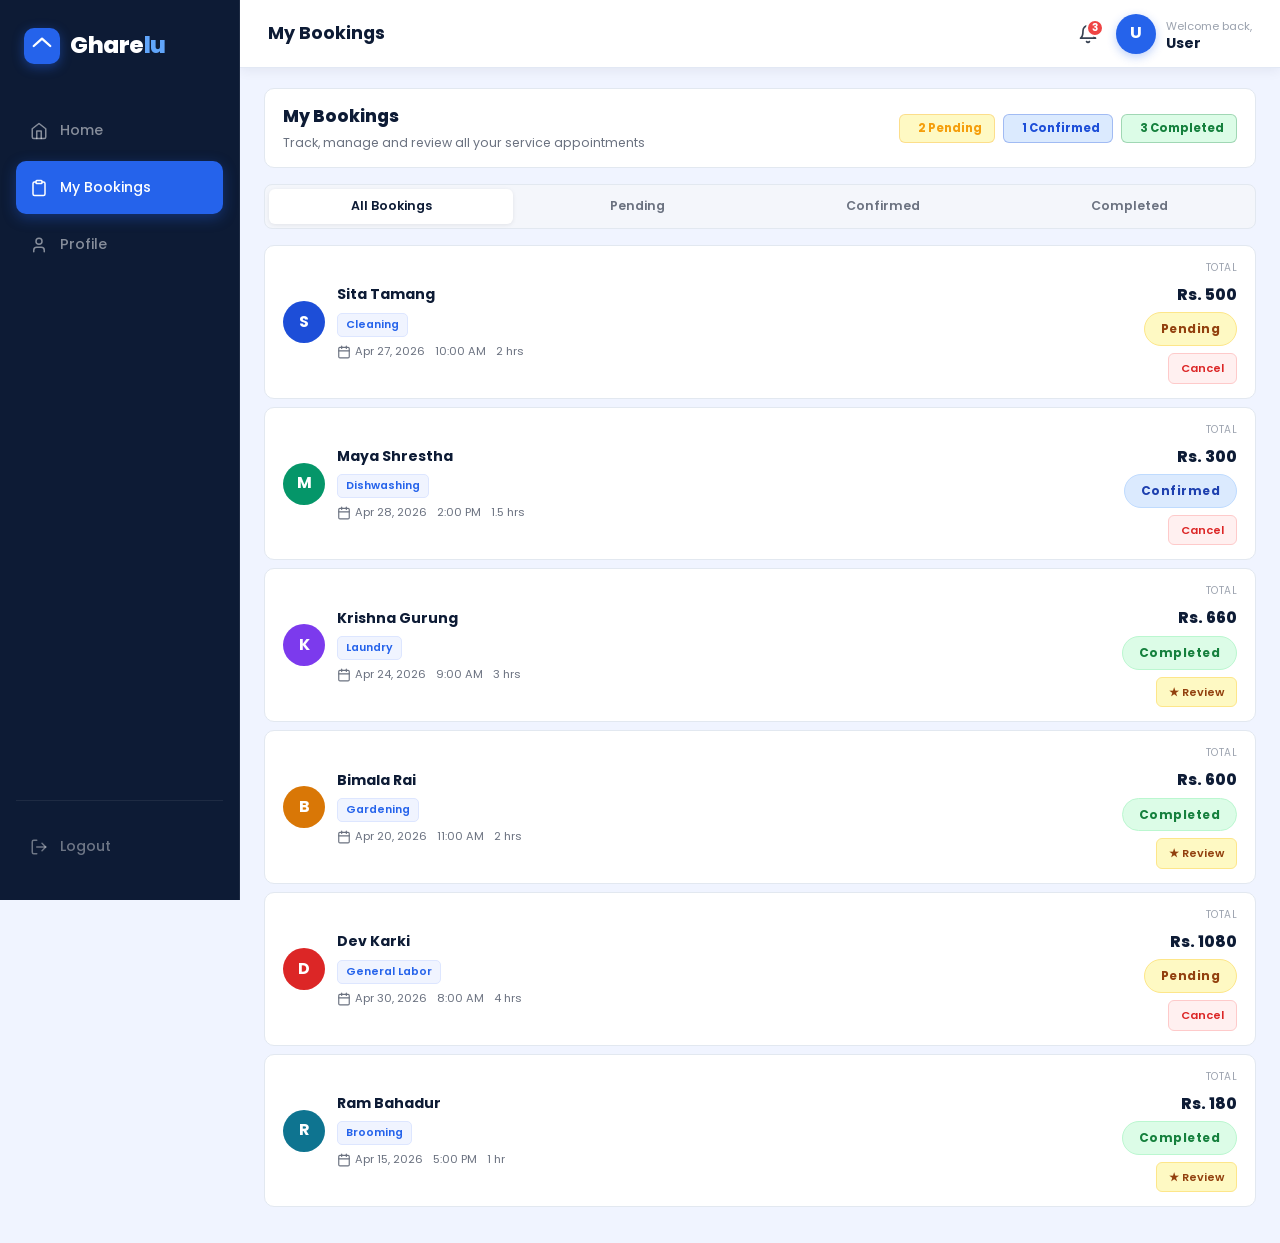
==== commit 2a094986: "Replace emojis with SVG icons and update dates to 2026" ====
--- a/bookings.html
+++ b/bookings.html
@@ -22,12 +22,12 @@
       <span class="nav-logo-word">Ghare<em>lu</em></span>
     </div>
     <ul class="sb-nav">
-      <li class="sb-item"><a href="dashboard.html" class="sb-link" id="sb-home"><span class="sb-icon">🏠</span><span class="sb-label">Home</span></a></li>
-      <li class="sb-item sb-active"><a href="bookings.html" class="sb-link" id="sb-bookings"><span class="sb-icon">📋</span><span class="sb-label">My Bookings</span></a></li>
-      <li class="sb-item"><a href="profile.html" class="sb-link" id="sb-profile"><span class="sb-icon">👤</span><span class="sb-label">Profile</span></a></li>
+      <li class="sb-item"><a href="dashboard.html" class="sb-link" id="sb-home"><span class="sb-icon"><svg class="svg-icon" width="18" height="18" viewBox="0 0 24 24" fill="none" stroke="currentColor" stroke-width="2" stroke-linecap="round" stroke-linejoin="round"><path d="m3 9 9-7 9 7v11a2 2 0 0 1-2 2H5a2 2 0 0 1-2-2z"></path><polyline points="9 22 9 12 15 12 15 22"></polyline></svg></span><span class="sb-label">Home</span></a></li>
+      <li class="sb-item sb-active"><a href="bookings.html" class="sb-link" id="sb-bookings"><span class="sb-icon"><svg class="svg-icon" width="18" height="18" viewBox="0 0 24 24" fill="none" stroke="currentColor" stroke-width="2" stroke-linecap="round" stroke-linejoin="round"><path d="M16 4h2a2 2 0 0 1 2 2v14a2 2 0 0 1-2 2H6a2 2 0 0 1-2-2V6a2 2 0 0 1 2-2h2"></path><rect x="8" y="2" width="8" height="4" rx="1" ry="1"></rect></svg></span><span class="sb-label">My Bookings</span></a></li>
+      <li class="sb-item"><a href="profile.html" class="sb-link" id="sb-profile"><span class="sb-icon"><svg class="svg-icon" width="18" height="18" viewBox="0 0 24 24" fill="none" stroke="currentColor" stroke-width="2" stroke-linecap="round" stroke-linejoin="round"><path d="M19 21v-2a4 4 0 0 0-4-4H9a4 4 0 0 0-4 4v2"></path><circle cx="12" cy="7" r="4"></circle></svg></span><span class="sb-label">Profile</span></a></li>
     </ul>
     <div class="sb-footer">
-      <a href="index.html" class="sb-logout" id="sb-logout"><span class="sb-icon">🚪</span><span class="sb-label">Logout</span></a>
+      <a href="index.html" class="sb-logout" id="sb-logout"><span class="sb-icon"><svg class="svg-icon" width="18" height="18" viewBox="0 0 24 24" fill="none" stroke="currentColor" stroke-width="2" stroke-linecap="round" stroke-linejoin="round"><path d="M9 21H5a2 2 0 0 1-2-2V5a2 2 0 0 1 2-2h4"></path><polyline points="16 17 21 12 16 7"></polyline><line x1="21" y1="12" x2="9" y2="12"></line></svg></span><span class="sb-label">Logout</span></a>
     </div>
   </aside>
 
@@ -47,7 +47,7 @@
       </div>
       <div class="db-topbar-right">
         <div class="db-notif" aria-label="Notifications">
-          <div class="notif-bell">🔔</div>
+          <div class="notif-bell"><svg class="svg-icon" width="20" height="20" viewBox="0 0 24 24" fill="none" stroke="currentColor" stroke-width="2" stroke-linecap="round" stroke-linejoin="round"><path d="M18 8A6 6 0 0 0 6 8c0 7-3 9-3 9h18s-3-2-3-9"></path><path d="M13.73 21a2 2 0 0 1-3.46 0"></path></svg></div>
           <span class="notif-badge">3</span>
         </div>
         <div class="db-user">
@@ -71,13 +71,13 @@
         </div>
         <div class="bk-summary-row">
           <div class="bk-summary-chip" style="--chip-c:#f59e0b;--chip-bg:#fef9c3;">
-            <span>⏳</span> 2 Pending
+            <span></span> 2 Pending
           </div>
           <div class="bk-summary-chip" style="--chip-c:#1d4ed8;--chip-bg:#dbeafe;">
-            <span>✅</span> 1 Confirmed
+            <span></span> 1 Confirmed
           </div>
           <div class="bk-summary-chip" style="--chip-c:#15803d;--chip-bg:#dcfce7;">
-            <span>🏁</span> 3 Completed
+            <span></span> 3 Completed
           </div>
         </div>
       </div>
@@ -99,11 +99,11 @@
             <div class="bk-avatar" style="background:#1d4ed8;">S</div>
             <div class="bk-info">
               <div class="bk-worker-name">Sita Tamang</div>
-              <div class="bk-service-badge">🧹 Cleaning</div>
-              <div class="bk-meta">
-                <span>📅 Apr 27, 2025</span>
-                <span>🕙 10:00 AM</span>
-                <span>⏱ 2 hrs</span>
+              <div class="bk-service-badge">Cleaning</div>
+              <div class="bk-meta">
+                <span><svg class="svg-icon" width="14" height="14" viewBox="0 0 24 24" fill="none" stroke="currentColor" stroke-width="2" stroke-linecap="round" stroke-linejoin="round" style="margin-right:4px; vertical-align:text-bottom;"><rect x="3" y="4" width="18" height="18" rx="2" ry="2"></rect><line x1="16" y1="2" x2="16" y2="6"></line><line x1="8" y1="2" x2="8" y2="6"></line><line x1="3" y1="10" x2="21" y2="10"></line></svg>Apr 27, 2026</span>
+                <span>10:00 AM</span>
+                <span>2 hrs</span>
               </div>
             </div>
           </div>
@@ -123,11 +123,11 @@
             <div class="bk-avatar" style="background:#059669;">M</div>
             <div class="bk-info">
               <div class="bk-worker-name">Maya Shrestha</div>
-              <div class="bk-service-badge">🍽️ Dishwashing</div>
-              <div class="bk-meta">
-                <span>📅 Apr 28, 2025</span>
-                <span>🕒 2:00 PM</span>
-                <span>⏱ 1.5 hrs</span>
+              <div class="bk-service-badge">Dishwashing</div>
+              <div class="bk-meta">
+                <span><svg class="svg-icon" width="14" height="14" viewBox="0 0 24 24" fill="none" stroke="currentColor" stroke-width="2" stroke-linecap="round" stroke-linejoin="round" style="margin-right:4px; vertical-align:text-bottom;"><rect x="3" y="4" width="18" height="18" rx="2" ry="2"></rect><line x1="16" y1="2" x2="16" y2="6"></line><line x1="8" y1="2" x2="8" y2="6"></line><line x1="3" y1="10" x2="21" y2="10"></line></svg>Apr 28, 2026</span>
+                <span>2:00 PM</span>
+                <span>1.5 hrs</span>
               </div>
             </div>
           </div>
@@ -147,11 +147,11 @@
             <div class="bk-avatar" style="background:#7c3aed;">K</div>
             <div class="bk-info">
               <div class="bk-worker-name">Krishna Gurung</div>
-              <div class="bk-service-badge">👕 Laundry</div>
-              <div class="bk-meta">
-                <span>📅 Apr 24, 2025</span>
-                <span>🕗 9:00 AM</span>
-                <span>⏱ 3 hrs</span>
+              <div class="bk-service-badge">Laundry</div>
+              <div class="bk-meta">
+                <span><svg class="svg-icon" width="14" height="14" viewBox="0 0 24 24" fill="none" stroke="currentColor" stroke-width="2" stroke-linecap="round" stroke-linejoin="round" style="margin-right:4px; vertical-align:text-bottom;"><rect x="3" y="4" width="18" height="18" rx="2" ry="2"></rect><line x1="16" y1="2" x2="16" y2="6"></line><line x1="8" y1="2" x2="8" y2="6"></line><line x1="3" y1="10" x2="21" y2="10"></line></svg>Apr 24, 2026</span>
+                <span>9:00 AM</span>
+                <span>3 hrs</span>
               </div>
             </div>
           </div>
@@ -171,11 +171,11 @@
             <div class="bk-avatar" style="background:#d97706;">B</div>
             <div class="bk-info">
               <div class="bk-worker-name">Bimala Rai</div>
-              <div class="bk-service-badge">🌿 Gardening</div>
-              <div class="bk-meta">
-                <span>📅 Apr 20, 2025</span>
-                <span>🕙 11:00 AM</span>
-                <span>⏱ 2 hrs</span>
+              <div class="bk-service-badge">Gardening</div>
+              <div class="bk-meta">
+                <span><svg class="svg-icon" width="14" height="14" viewBox="0 0 24 24" fill="none" stroke="currentColor" stroke-width="2" stroke-linecap="round" stroke-linejoin="round" style="margin-right:4px; vertical-align:text-bottom;"><rect x="3" y="4" width="18" height="18" rx="2" ry="2"></rect><line x1="16" y1="2" x2="16" y2="6"></line><line x1="8" y1="2" x2="8" y2="6"></line><line x1="3" y1="10" x2="21" y2="10"></line></svg>Apr 20, 2026</span>
+                <span>11:00 AM</span>
+                <span>2 hrs</span>
               </div>
             </div>
           </div>
@@ -195,11 +195,11 @@
             <div class="bk-avatar" style="background:#dc2626;">D</div>
             <div class="bk-info">
               <div class="bk-worker-name">Dev Karki</div>
-              <div class="bk-service-badge">🔨 General Labor</div>
-              <div class="bk-meta">
-                <span>📅 Apr 30, 2025</span>
-                <span>🕘 8:00 AM</span>
-                <span>⏱ 4 hrs</span>
+              <div class="bk-service-badge">General Labor</div>
+              <div class="bk-meta">
+                <span><svg class="svg-icon" width="14" height="14" viewBox="0 0 24 24" fill="none" stroke="currentColor" stroke-width="2" stroke-linecap="round" stroke-linejoin="round" style="margin-right:4px; vertical-align:text-bottom;"><rect x="3" y="4" width="18" height="18" rx="2" ry="2"></rect><line x1="16" y1="2" x2="16" y2="6"></line><line x1="8" y1="2" x2="8" y2="6"></line><line x1="3" y1="10" x2="21" y2="10"></line></svg>Apr 30, 2026</span>
+                <span>8:00 AM</span>
+                <span>4 hrs</span>
               </div>
             </div>
           </div>
@@ -219,11 +219,11 @@
             <div class="bk-avatar" style="background:#0e7490;">R</div>
             <div class="bk-info">
               <div class="bk-worker-name">Ram Bahadur</div>
-              <div class="bk-service-badge">🪣 Brooming</div>
-              <div class="bk-meta">
-                <span>📅 Apr 15, 2025</span>
-                <span>🕕 5:00 PM</span>
-                <span>⏱ 1 hr</span>
+              <div class="bk-service-badge">Brooming</div>
+              <div class="bk-meta">
+                <span><svg class="svg-icon" width="14" height="14" viewBox="0 0 24 24" fill="none" stroke="currentColor" stroke-width="2" stroke-linecap="round" stroke-linejoin="round" style="margin-right:4px; vertical-align:text-bottom;"><rect x="3" y="4" width="18" height="18" rx="2" ry="2"></rect><line x1="16" y1="2" x2="16" y2="6"></line><line x1="8" y1="2" x2="8" y2="6"></line><line x1="3" y1="10" x2="21" y2="10"></line></svg>Apr 15, 2026</span>
+                <span>5:00 PM</span>
+                <span>1 hr</span>
               </div>
             </div>
           </div>
@@ -244,10 +244,10 @@
 
   <!-- BOTTOM NAV (Mobile) -->
   <nav class="db-bottom-nav" role="navigation" aria-label="Mobile bottom navigation">
-    <a href="dashboard.html" class="bn-item" id="bn-home"><span class="bn-icon">🏠</span><span class="bn-label">Home</span></a>
-    <a href="bookings.html"  class="bn-item bn-active" id="bn-bookings"><span class="bn-icon">📋</span><span class="bn-label">Bookings</span></a>
-    <a href="profile.html"  class="bn-item" id="bn-profile"><span class="bn-icon">👤</span><span class="bn-label">Profile</span></a>
-    <a href="index.html"    class="bn-item" id="bn-logout"><span class="bn-icon">🚪</span><span class="bn-label">Logout</span></a>
+    <a href="dashboard.html" class="bn-item" id="bn-home"><span class="bn-icon"><svg class="svg-icon" width="18" height="18" viewBox="0 0 24 24" fill="none" stroke="currentColor" stroke-width="2" stroke-linecap="round" stroke-linejoin="round"><path d="m3 9 9-7 9 7v11a2 2 0 0 1-2 2H5a2 2 0 0 1-2-2z"></path><polyline points="9 22 9 12 15 12 15 22"></polyline></svg></span><span class="bn-label">Home</span></a>
+    <a href="bookings.html"  class="bn-item bn-active" id="bn-bookings"><span class="bn-icon"><svg class="svg-icon" width="18" height="18" viewBox="0 0 24 24" fill="none" stroke="currentColor" stroke-width="2" stroke-linecap="round" stroke-linejoin="round"><path d="M16 4h2a2 2 0 0 1 2 2v14a2 2 0 0 1-2 2H6a2 2 0 0 1-2-2V6a2 2 0 0 1 2-2h2"></path><rect x="8" y="2" width="8" height="4" rx="1" ry="1"></rect></svg></span><span class="bn-label">Bookings</span></a>
+    <a href="profile.html"  class="bn-item" id="bn-profile"><span class="bn-icon"><svg class="svg-icon" width="18" height="18" viewBox="0 0 24 24" fill="none" stroke="currentColor" stroke-width="2" stroke-linecap="round" stroke-linejoin="round"><path d="M19 21v-2a4 4 0 0 0-4-4H9a4 4 0 0 0-4 4v2"></path><circle cx="12" cy="7" r="4"></circle></svg></span><span class="bn-label">Profile</span></a>
+    <a href="index.html"    class="bn-item" id="bn-logout"><span class="bn-icon"><svg class="svg-icon" width="18" height="18" viewBox="0 0 24 24" fill="none" stroke="currentColor" stroke-width="2" stroke-linecap="round" stroke-linejoin="round"><path d="M9 21H5a2 2 0 0 1-2-2V5a2 2 0 0 1 2-2h4"></path><polyline points="16 17 21 12 16 7"></polyline><line x1="21" y1="12" x2="9" y2="12"></line></svg></span><span class="bn-label">Logout</span></a>
   </nav>
 
 </body>
--- a/style.css
+++ b/style.css
@@ -66,6 +66,11 @@
 /* ── LAYOUT ──────────────────────────────────────────── */
 .container { max-width: 1120px; margin: 0 auto; padding: 0 32px; }
 section    { padding: 100px 0; }
+
+.svg-icon {
+  display: inline-block;
+  vertical-align: middle;
+}
 
 /* ── TYPE HELPERS ────────────────────────────────────── */
 .eyebrow {
